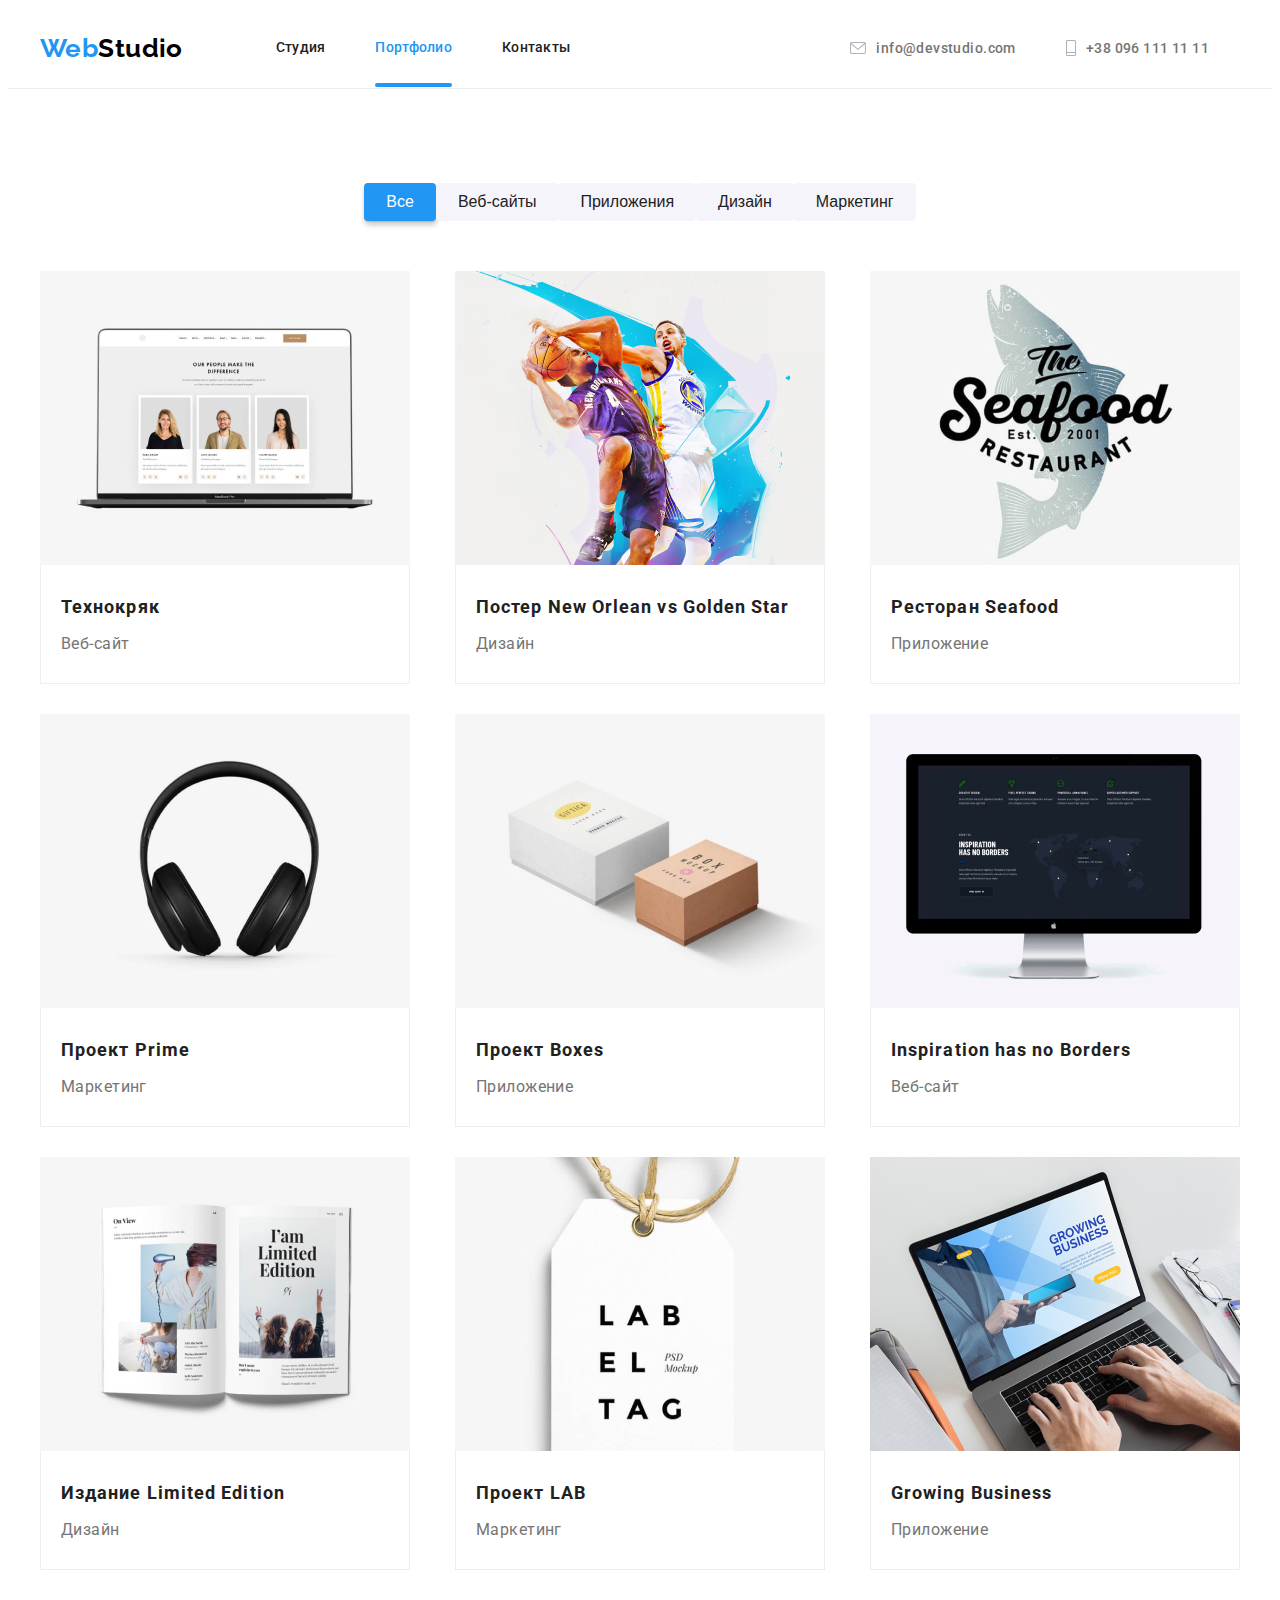
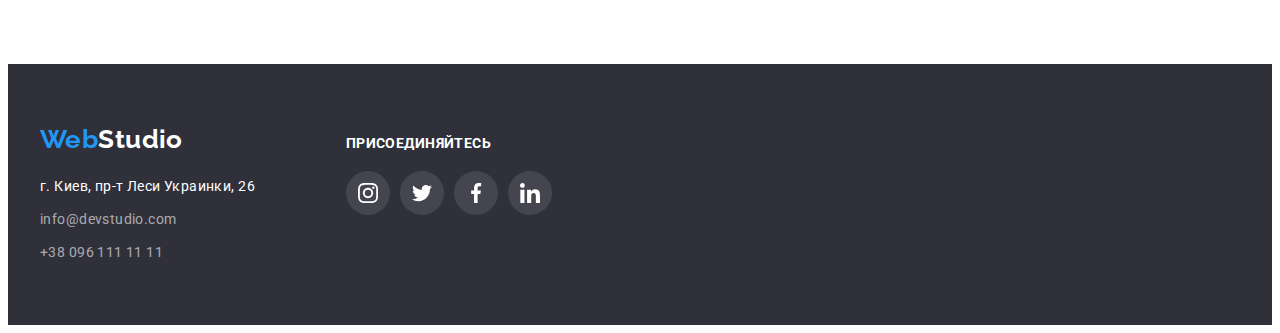
==== portfolio.html @ 956c6b11 "Initial commit" ====
<!DOCTYPE html>
<html lang="ru">

<head>
    <meta charset="UTF-8">
    <meta http-equiv="X-UA-Compatible" content="IE=edge">
    <meta name="viewport" content="width=device-width, initial-scale=1.0">
    <title>portfolio</title>
    <link rel="stylesheet" href="https://cdnjs.cloudflare.com/ajax/libs/modern-normalize/1.1.0/modern-normalize.min.css"
        integrity="sha512-wpPYUAdjBVSE4KJnH1VR1HeZfpl1ub8YT/NKx4PuQ5NmX2tKuGu6U/JRp5y+Y8XG2tV+wKQpNHVUX03MfMFn9Q=="
        crossorigin="anonymous" referrerpolicy="no-referrer" />
    <link rel="stylesheet"
        href="https://fonts.googleapis.com/css2?family=Raleway:wght@700&family=Roboto:wght@400;500;700;900&display=swap">
    <link rel="stylesheet" href="./css/style.css">
</head>

<body>
    <!-- шапка сайта -->
    <header class="header">
        <div class="container header-content">
            <nav class="header-content">
                <a class="logo link" href="./index.html">
                    <span class="logo-web">Web</span>Studio</a>
                <ul class="list nav-pannel">
                    <li class="nav-item"><a class="nav-link link" href="./index.html">Студия</a></li>
                    <li class="nav-item"><a class="nav-link current link" href="./portfolio.html">Портфолио</a></li>
                    <li class="nav-item"><a class="nav-link link" href="./index.html">Контакты</a></li>
                </ul>
            </nav>
            <ul class="list contacts-list">
                <li class="contacts-list-item">
                    <a href="mailto:info@devstudio.com" class="link contacts-link">
                        <svg class="icon icon-contacts" width="16" height="12">
                            <use href="./images/svg/icons.svg#icon-envelope"></use>
                        </svg>info@devstudio.com</a>
                </li>
                <li class="contacts-list-item">
                    <a href="tel:+380961111111" class="link contacts-link"> <svg class="icon icon-contacts" width="10"
                            height="16">
                            <use href="./images/svg/icons.svg#icon-telephone"></use>
                        </svg>+38 096 111 11 11</a>
                </li>
            </ul>
        </div>
    </header>

    <!-- projects -->
    <main>
        <section class="section">
            <div class="container">
                <h1 class="hide">Наши проекты</h1>
                <!-- Buttons -->
                <ul class="list buttons-list">
                    <li class="buttons-item"><button class="project-button active" type="button">Все</button>
                    </li>
                    <li class="buttons-item"><button class="project-button" type="button">Веб-сайты</button>
                    </li>
                    <li class="buttons-item"><button class="project-button" type="button">Приложения</button>
                    </li>
                    <li class="buttons-item"><button class="project-button" type="button">Дизайн</button>
                    </li>
                    <li class="buttons-item"><button class="project-button" type="button">Маркетинг</button>
                    </li>
                </ul>

                <!-- work -->

                <ul class="list project-list">
                    <li class="project-plate">
                        <a class="link project-list-item" href="">

                            <div class="project-list-img"><img src="./images2/1.jpg" alt="фото веб-сайта">
                                <p class="project-list-overlay">
                                    Ресурс предлагает комплексные предложения с разным уровнем функционала и
                                    сервисов. Все это позволит посетителю получить исчерпывающие сведения о компании
                                    или частном лице.
                                </p>
                            </div>
                            <div class="plate-container">
                                <h2 class="project-title">Технокряк</h2>
                                <p class="project-text">Веб-сайт</p>
                            </div>
                        </a>
                    </li>
                    <li class="project-plate">
                        <a class="link project-list-item" href="">
                            <div class="project-list-img"><img src="./images2/2.jpg" alt="фото постера">
                                <p class="project-list-overlay">
                                    Ресурс предлагает комплексные предложения с разным уровнем функционала и
                                    сервисов. Все это позволит посетителю получить исчерпывающие сведения о компании
                                    или частном лице.
                                </p>
                            </div>
                            <div class="plate-container">
                                <h2 class="project-title">Постер New Orlean vs Golden Star</h2>
                                <p class="project-text">Дизайн</p>
                            </div>
                        </a>
                    </li>
                    <li class="project-plate">
                        <a class="link project-list-item" href="">
                            <div class="project-list-img"><img src="./images2/3.jpg" alt="фото логотипа ресторана">
                                <p class="project-list-overlay">
                                    Ресурс предлагает комплексные предложения с разным уровнем функционала и
                                    сервисов. Все это позволит посетителю получить исчерпывающие сведения о компании
                                    или частном лице.
                                </p>
                            </div>
                            <div class="plate-container">
                                <h2 class="project-title">Ресторан Seafood</h2>
                                <p class="project-text">Приложение</p>
                            </div>
                        </a>
                    </li>
                    <li class="project-plate">
                        <a class="link project-list-item" href="">
                            <div class="project-list-img"><img src="./images2/4.jpg" alt="фото наушники">
                                <p class="project-list-overlay">
                                    Ресурс предлагает комплексные предложения с разным уровнем функционала и
                                    сервисов. Все это позволит посетителю получить исчерпывающие сведения о компании
                                    или частном лице.
                                </p>
                            </div>
                            <div class="plate-container">
                                <h2 class="project-title">Проект Prime</h2>
                                <p class="project-text">Маркетинг</p>
                            </div>
                        </a>
                    </li>
                    <li class="project-plate">
                        <a class="link project-list-item" href="">
                            <div class="project-list-img"><img src="./images2/5.jpg" alt="фото коробок">
                                <p class="project-list-overlay">
                                    Ресурс предлагает комплексные предложения с разным уровнем функционала и
                                    сервисов. Все это позволит посетителю получить исчерпывающие сведения о компании
                                    или частном лице.
                                </p>
                            </div>
                            <div class="plate-container">
                                <h2 class="project-title">Проект Boxes</h2>
                                <p class="project-text">Приложение</p>
                            </div>
                        </a>
                    </li>
                    <li class="project-plate">
                        <a class="link project-list-item" href="">
                            <div class="project-list-img"><img src="./images2/6.jpg" alt="фото веб-сайта">
                                <p class="project-list-overlay">
                                    Ресурс предлагает комплексные предложения с разным уровнем функционала и
                                    сервисов. Все это позволит посетителю получить исчерпывающие сведения о компании
                                    или частном лице.
                                </p>
                            </div>
                            <div class="plate-container">
                                <h2 class="project-title">Inspiration has no Borders</h2>
                                <p class="project-text">Веб-сайт</p>
                            </div>
                        </a>
                    </li>
                    <li class="project-plate">
                        <a class="link project-list-item" href="">
                            <div class="project-list-img"><img src="./images2/7.jpg" alt="фото дизайна журнала">
                                <p class="project-list-overlay">
                                    Ресурс предлагает комплексные предложения с разным уровнем функционала и
                                    сервисов. Все это позволит посетителю получить исчерпывающие сведения о компании
                                    или частном лице.
                                </p>
                            </div>
                            <div class="plate-container">
                                <h2 class="project-title">Издание Limited Edition</h2>
                                <p class="project-text">Дизайн</p>
                            </div>
                        </a>
                    </li>
                    <li class="project-plate">
                        <a class="link project-list-item" href="">
                            <div class="project-list-img"><img src="./images2/8.jpg" alt="фото лейбла">
                                <p class="project-list-overlay">
                                    Ресурс предлагает комплексные предложения с разным уровнем функционала и
                                    сервисов. Все это позволит посетителю получить исчерпывающие сведения о компании
                                    или частном лице.
                                </p>
                            </div>
                            <div class="plate-container">
                                <h2 class="project-title">Проект LAB</h2>
                                <p class="project-text">Маркетинг</p>
                            </div>
                        </a>
                    </li>
                    <li class="project-plate">
                        <a class="link project-list-item" href="">
                            <div class="project-list-img"><img src="./images2/9.jpg" alt="фото приложения">
                                <p class="project-list-overlay">
                                    Ресурс предлагает комплексные предложения с разным уровнем функционала и
                                    сервисов. Все это позволит посетителю получить исчерпывающие сведения о компании
                                    или частном лице.
                                </p>
                            </div>
                            <div class="plate-container">
                                <h2 class="project-title">Growing Business</h2>
                                <p class="project-text">Приложение</p>
                            </div>
                        </a>
                    </li>
                </ul>
            </div>
        </section>
    </main>
    <!-- footer -->
    <footer class="footer">
        <div class="container footer-container">
            <div class="footer-detail">
                <a class="logo link" href="./index.html">
                    <span class="logo-web">Web</span><span class="logo-studio">Studio</span></a>
                <adress>
                    <ul class="list">
                        <li class="address-item"><a class="footer-physical link"
                                href="https://goo.gl/maps/D3uRbkzvZpGUqhTm6" target="_blank"
                                rel="noopener noreferrer">г.
                                Киев,
                                пр-т Леси Украинки, 26</a></li>
                        <li class="address-item"><a class="footer-contact link"
                                href="mailto:info@devstudio.com">info@devstudio.com</a></li>
                        <li class="address-item"><a class="footer-contact link" href="tel:+380961111111">+38 096 111 11
                                11</a></li>
                    </ul>
                </adress>
            </div>

            <!-- footer social -->

            <div class="footer-join">
                <h2 class="footer-join-title">присоединяйтесь</h2>
                <ul class="join-list list">
                    <li class="join-item">
                        <a href="#" class="join-link link" aria-label="instagram">
                            <svg class="icon icon-join" width="20" height="20">
                                <use href="./images/svg/icons.svg#icon-instagram"></use>
                            </svg>
                        </a>
                    </li>
                    <li class="join-item">
                        <a href="#" class="join-link link" aria-label="twitter">
                            <svg class="icon icon-join" width="20" height="20">
                                <use href="./images/svg/icons.svg#icon-twitter"></use>
                            </svg>
                        </a>
                    </li>
                    <li class="join-item">
                        <a href="#" class="join-link link" aria-label="facebook">
                            <svg class="icon icon-join" width="20" height="20">
                                <use href="./images/svg/icons.svg#icon-facebook"></use>
                            </svg>
                        </a>
                    </li>
                    <li class="join-item">
                        <a href="#" class="join-link link" aria-label="linkedin">
                            <svg class="icon icon-join" width="20" height="20">
                                <use href="./images/svg/icons.svg#icon-linkedin"></use>
                            </svg>
                        </a>
                    </li>
                </ul>
            </div>
        </div>
    </footer>
</body>

</html>
---- css/style.css ----
/* main color #FFFFFF;
accent color #2196F3;
theme color  #F5F4FA;
second theme color  #2F303A;
text color  #212121
second text color #757575;
color button #188CE8
*/
:root {
    --text-color: #212121;
    --second-text-color: #757575;
    --accent-color: #2196F3;
    --main-color: #FFFFFF;
    --theme-color: #F5F4FA;
    --second-theme-color: #2F303A;
    --color-button: #188CE8;
}

html {
    box-sizing: border-box;
}

body {
    font-family: 'Roboto', sans-serif;
    color: var(--text-color);
    background-color: var(--main-color);
    font-size: 14px;
    letter-spacing: 0.03em;
    font-weight: 400;
}

h1,
h2,
h3,
h4,
h5,
h6,
p,
ul {
    margin: 0;
    padding: 0;
}

.list {
    list-style: none;
}

.link {
    text-decoration: none;
    color: var(--text-color);
    padding: 0;
    margin: 0;
}

.section {
    padding-top: 94px;
    padding-bottom: 94px;

}

.section-title {
    font-weight: 700;
    font-size: 36px;
    line-height: 1.17;
    text-align: center;
    margin-bottom: 50px;
}

.container {
    width: 1200px;
    margin: 0 auto;
    padding-bottom: 0 15px;
}

.header {
    border-bottom: 1px solid #ECECEC
}

.header-content {
    display: flex;
    align-items: center;

}

.contacts-list {
    margin-left: 280px;
    text-align: center;
    display: flex;
    justify-content: center;
}


.contacts-list-item .contacts-link {
    padding: 32px 0;
}

.contacts-link:hover .icon-contacts,
.contacts-link:focus .icon-contacts {
    color: var(--accent-color);
    fill: var(--accent-color)


}

.contacts-link:hover,
.contacts-link:focus {
    color: var(--accent-color);
    fill: var(--accent-color)

}


.contacts-link {
    display: flex;
    align-items: center;
    font-weight: 500;
    color: #757575;
    transition: color 250ms cubic-bezier(0.4, 0, 0.2, 1);

}


.hide {
    position: absolute;
    white-space: nowrap;
    width: 1px;
    height: 1px;
    overflow: hidden;
    border: 0;
    padding: 0;
    clip: rect(0 0 0 0);
    clip-path: inset(50%);
    margin: -1px;
}

/* Navigation */

.nav-pannel {
    display: flex;
}

.nav-item:last-child {
    margin-right: 0px;
}

.nav-item {
    margin-right: 50px;
}

.contacts-list-item:not(:last-child) {
    margin-right: 50px;
}


.icon-contacts {
    margin-right: 10px;
    color: #AFB1B8;
    transition: color 250ms cubic-bezier(0.4, 0, 0.2, 1);
}

.contact {
    color: var(--second-text-color);
}

.icon {
    fill: currentColor;
}

.logo {
    display: block;
    padding: 24px 0;
    margin-right: 93px;

    font-family: 'Raleway', sans-serif;
    font-weight: 700;
    font-size: 26px;
    line-height: 1.19;
    color: #000000;
}

.logo-web {
    color: var(--accent-color);
}

.logo-studio {
    color: var(--main-color);
}

.nav-link {
    padding: 32px 0;
    display: block;
    font-weight: 500;
    line-height: 1.14;
    letter-spacing: 0.02em;
    color: var(--text-color);
    transition: color 250ms cubic-bezier(0.4, 0, 0.2, 1);
}


.nav-link:hover,
.nav-link:focus,
.current {
    color: var(--accent-color);

}

.current {
    position: relative;
    line-height: 1;


}

.current:after {
    display: block;
    position: absolute;
    left: 0;
    /*изменить на right:0;, чтобы изменить направление подчёркивания */
    width: 5;
    /*задаём длинну линии до наведения курсора*/
    height: 4px;
    /*задаём ширину линии*/
    background-color: var(--accent-color);
    /*задаём цвет линии*/
    content: "";
    transition: width 0.3s ease-out;
    /*задаём время анимации*/
    bottom: -1px;
    border-radius: 2px;
    width: 100%;
}



/* hero */

.hero {
    background-image: linear-gradient(rgba(47, 48, 58, 0.4), rgba(47, 48, 58, 0.4)),
        url("../images/svg/hero/hero.jpg");
    background-repeat: no-repeat;
    background-position: center;
    margin: 0 auto;
    max-width: 1600px;
    padding-top: 200px;
    padding-bottom: 200px;
}

.hero-title {
    max-width: 700px;
    margin-left: auto;
    margin-right: auto;
    font-weight: 900;
    font-size: 44px;
    line-height: 1.36;
    text-align: center;
    letter-spacing: 0.06em;
    text-transform: uppercase;
    color: var(--main-color);

}


/* Buttons */

.general-button {
    margin-top: 30px;
    margin-left: auto;
    margin-right: auto;
    padding: 10px 32px;
    border: none;
    border-radius: 4px;
    background-color: var(--accent-color);
    font-weight: 700;
    font-size: 16px;
    line-height: 1.88;
    display: flex;
    align-items: center;
    text-align: center;
    letter-spacing: 0.06em;
    cursor: pointer;
    color: var(--main-color);
    transition: background-color 250ms cubic-bezier(0.4, 0, 0.2, 1),
        box-shadow 250ms cubic-bezier(0.4, 0, 0.2, 1);

}


.general-button:focus,
.general-button:hover {
    background-color: var(--color-button);
    box-shadow: 0 4px 4px rgba(0, 0, 0, 0.15);


}

.buttons-list {
    display: flex;
    margin-bottom: 50px;
    justify-content: center;
}

.project-button:focus,
.project-button:hover,
.project-button.active {
    background-color: var(--accent-color);
    color: var(--main-color);
    box-shadow: 0px 1px 1px rgba(0, 0, 0, 0.12), 0px 4px 4px rgba(0, 0, 0, 0.06),
        1px 4px 6px rgba(0, 0, 0, 0.16);

}

.project-button {
    background-color: var(--theme-color);
    color: var(--text-color);
    font-weight: 500;
    font-size: 16px;
    line-height: 1.62;
    text-align: center;
    cursor: pointer;
    border: none;
    border-radius: 4px;
    padding: 6px 22px;
    transition: color 250ms cubic-bezier(0.4, 0, 0.2, 1),
    background-color 250ms cubic-bezier(0.4, 0, 0.2, 1),
    box-shadow 250ms cubic-bezier(0.4, 0, 0.2, 1);
}
продовження
.buttons-item+.buttons-item {
    margin-left: 8px;
}

.project-list {
    display: flex;
    flex-wrap: wrap;
    justify-content: space-between;
}

/* card */

img {
    display: block;
}

.project-plate {
    width: 370px;
    margin-bottom: 30px;
}

.project-plate:nth-last-child(-n+3) {
    margin: 0;
}

.plate-container {
    padding: 24px 20px;
    border-left: 1px solid #EEEEEE;
    border-bottom: 1px solid #EEEEEE;
    border-right: 1px solid #EEEEEE;
}

/* work */
.project-title {
    font-weight: 700;
    font-size: 18px;
    line-height: 2;
    letter-spacing: 0.06em;
    color: var(--text-color);
    margin-bottom: 4px;
    text-align: left;
}

.project-text {
    font-weight: 400;
    font-size: 16px;
    line-height: 1.88;
    color: var(--second-text-color);
}

.project-list-item {
    display: block;
}

.project-list-item {
    transition: box-shadow 250ms cubic-bezier(0.4, 0, 0.2, 1);
}

.project-list-overlay {
    position: absolute;
    top: 0;
    left: 0;
    transform: translatey(100%);
    width: 100%;
    height: 100%;
    font-size: 18px;
    line-height: 1.556;
    padding: 63px 24px;
    background-color: rgba(33, 150, 243, 0.9);
    transition: transform 250ms cubic-bezier(0.4, 0, 0.2, 1);
    color: var(--main-color);
}

.project-list-item:hover .project-list-overlay {
    transform: translateY(0);
}

.project-list-img {
    position: relative;
    overflow: hidden;
}

.project-list-item:hover,
.project-list-item:focus {
    box-shadow: 0 1px 1px rgba(0, 0, 0, 0.12), 0 4px 4px rgba(0, 0, 0, 0.06),
        1px 4px 6px rgba(0, 0, 0, 0.16);
}



/* features */

.features-list {
    display: flex;
}

.features-item {
    margin-right: 30px;
}

.features-item:last-child {
    margin-right: 0;
}

.features-item {
    width: 270px;
}

.features-title {
    margin-bottom: 10px;
    font-size: 14px;
    line-height: 1.142;
    text-transform: uppercase;
    color: var(--text-color)
}

.features-contur {
    line-height: 1.714;
    color: #757575;
}

.features .icon-list {
    display: flex;
    align-items: center;
    justify-content: center;
    margin-bottom: 30px;
    border-radius: 4px;
    height: 120px;
    background-color: #f5f4fa;
}

/* works */

.work-section {
    padding-bottom: 94px;
}

.works {
    display: flex;
}

.works-title {
    margin-bottom: 50px;
}

.works-item+.works-item {
    margin-left: 30px;
}

.works-list-item {
    display: block;
}

.works-list-item:hover,
.works-list-item:focus {
    box-shadow: 0px 1px 1px rgba(0, 0, 0, 0.12), 0px 4px 4px rgba(0, 0, 0, 0.06),
        1px 4px 6px rgba(0, 0, 0, 0.16);

}

.services-list-text {
    position: absolute;
    display: flex;
    align-items: center;
    justify-content: center;
    bottom: 0;
    width: 100%;
    min-height: 70px;
    padding: 15px;
    font-weight: 700;
    font-size: 14px;
    line-height: 1.142;
    color: var(--main-color);
    background-color: rgba(47, 48, 58, 0.8);
    text-align: center;
    text-transform: uppercase;
}

.works-item {
    position: relative;
    margin-right: 30px;
}

/* team */
.team {
    background-color: var(--theme-color);


}

.team-list {
    display: flex;
}

.team-title {
    margin-bottom: 50px;
}

.team-plate {
    width: 270px;
    border-radius: 4px;

    background-color: var(--main-color);
    font-size: 16px;
    line-height: 1.19;
    box-shadow: 0px 1px 3px rgba(0, 0, 0, 0.12), 0px 1px 1px rgba(0, 0, 0, 0.14),
        0px 2px 1px rgba(0, 0, 0, 0.2);
    border-radius: 0px 0px 4px 4px;
}

.team-plate+.team-plate {
    margin-left: 30px;
}

.team-name {
    font-weight: 500;
    font-size: 16px;
    text-align: center;
    margin-bottom: 10px;
}

.team-position {
    font-weight: 400;
    color: var(--second-text-color);
    text-align: center;
}

.plate {
    padding-top: 30px;
    padding-bottom: 30px;
}

/* Social */

.socials {
    margin-top: 16px;
    display: flex;
    justify-content: center;
}

.social-item:not(:last-child) {
    margin-right: 10px;
}

.social-link {
    display: flex;
    justify-content: center;
    align-items: center;
    width: 44px;
    height: 44px;
    border-radius: 50%;
    color: #AFB1B8;
    transition: background-color 250ms cubic-bezier(0.4, 0, 0.2, 1),
        color 250ms cubic-bezier(0.4, 0, 0.2, 1);

}

.social-link:hover,
.social-link:focus {
    background-color: var(--accent-color);
    color: var(--main-color);


}

.social-icon {
    fill: currentColor;
}


/* customers section */

.customer-link {
    display: flex;
    align-items: center;
    justify-content: center;
    border: 1px solid #afb1b8;
    border-radius: 4px;
    width: 170px;
    height: 92px;
    color: #afb1b8;
    transition: color 250ms cubic-bezier(0.4, 0, 0.2, 1), border 250ms cubic-bezier(0.4, 0, 0.2, 1);
}

.customer-link:hover,
.customer-link:focus {
    border: 1px solid var(--accent-color);
    color: var(--accent-color);

}

.customer .icon-list {
    display: flex;
    justify-content: space-between;
}

.customer .icon {
    fill: currentColor;
}

/* footer */

.footer-container {
    display: flex;
    align-items: baseline;
}

.footer {
    background-color: var(--second-theme-color);
    padding-top: 60px;
    padding-bottom: 60px;
}

.footer .logo {
    padding: 0;
    margin-bottom: 20px;
}

.footer-contact {
    font-weight: 400;
    line-height: 1.71;
    color: rgba(255, 255, 255, 0.6);
    font-style: normal;
    transition: color 250ms cubic-bezier(0.4, 0, 0.2, 1);
}

.footer-contact:hover,
.footer-contact:focus {
    color: var(--accent-color);

}

.footer-physical {
    color: var(--main-color);
    font-weight: 400;
    line-height: 1.71;
    font-style: normal;
}

.address-item+.address-item {
    margin-top: 9px;
}

/* footer social */

.footer-join-title {
    font-size: 14px;
    text-transform: uppercase;
    color: #fff;
    margin-bottom: 20px;
}

.join-list {
    display: flex;
    width: 206px;
}



.join-link {
    display: flex;
    justify-content: center;
    align-items: center;
    width: 44px;
    height: 44px;
    border-radius: 50%;
    transition: color 250ms cubic-bezier(0.4, 0, 0.2, 1);
}

.footer .join-link {
    color: #fff;
    background-color: rgba(255, 255, 255, 0.1);
}

.join-item:not(:last-child) {
    margin-right: 10px;
}

.join-link:hover,
.join-link:focus {
    background-color: var(--accent-color);

}

.footer-detail {
    margin-right: 70px;
}

.backdrop {
    position: fixed;
    top: 0;
    left: 0;
    width: 100%;
    height: 100%;
    background-color: rgba(0, 0, 0, 0.2);
    opacity: 1;
    z-index: 100;
    transition: opacity 250ms cubic-bezier(0.4, 0, 0.2, 1),
        visibility 250ms cubic-bezier(0.4, 0, 0.2, 1);
}

.backdrop.is-hidden {
    visibility: hidden;
    opacity: 0;
    pointer-events: none;
}

.modal {
    position: absolute;
    top: 50%;
    left: 50%;
    transform: translate(-50%, -50%);
    min-width: 528px;
    min-height: 581px;
    border-radius: 4px;
    padding: 15px;
    background-color: var(--main-color);
    box-shadow: 0 1px 3px rgba(0, 0, 0, 0.12), 0 1px 1px rgba(0, 0, 0, 0.14),
        0 2px 1px rgba(0, 0, 0, 0.2);
}

.button-modal {
    position: absolute;
    top: 8px;
    right: 8px;
    display: flex;
    align-items: center;
    justify-content: center;
    width: 30px;
    height: 30px;
    border: 1px solid rgba(0, 0, 0, 0.1);
    border-radius: 50%;
    color: #000;
    background-color: transparent;
    cursor: pointer;
    transition: background-color 250ms, color 250ms cubic-bezier(0.4, 0, 0.2, 1),
        border 250ms cubic-bezier(0.4, 0, 0.2, 1);
}

.button-modal:hover,
.button-modal:focus {
    border: 1px solid transparent;
    color: #fff;
    background-color: var(--accent-color);

}

.icon-close {
    fill: currentColor;
}
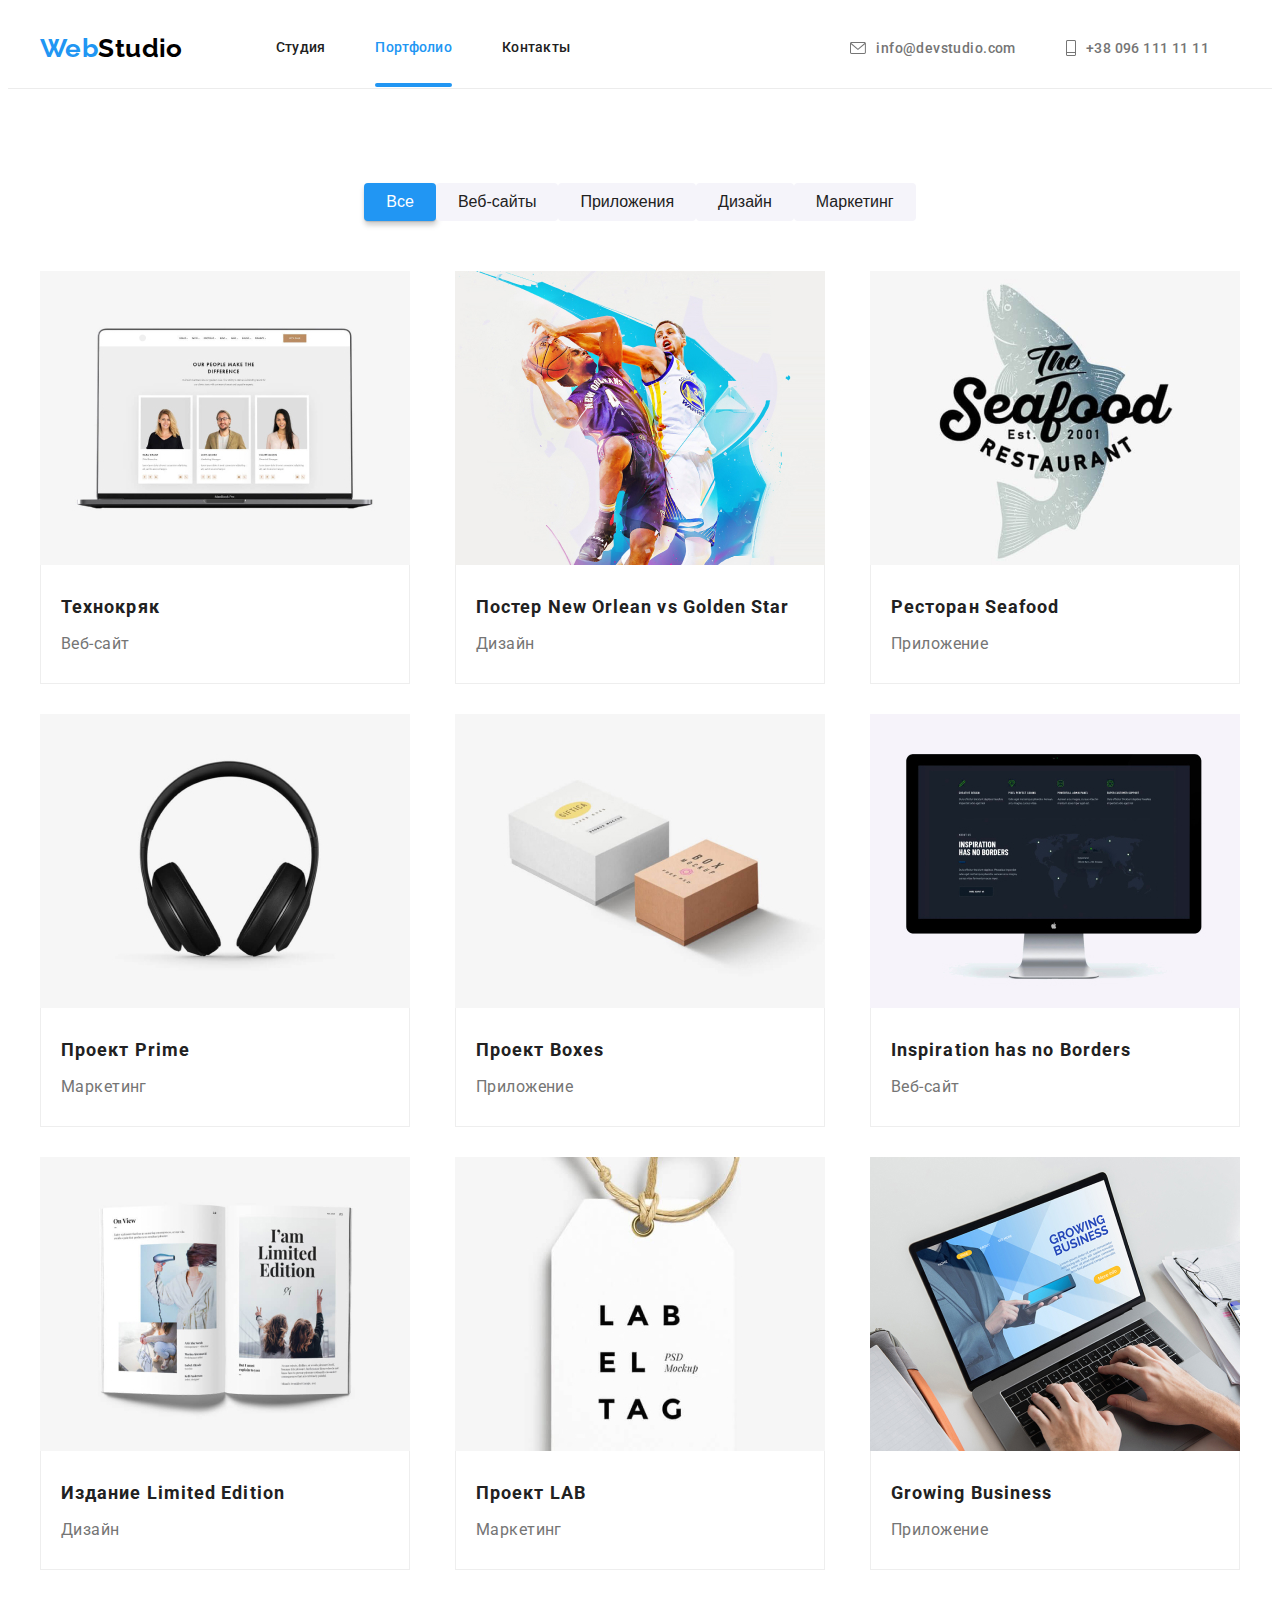
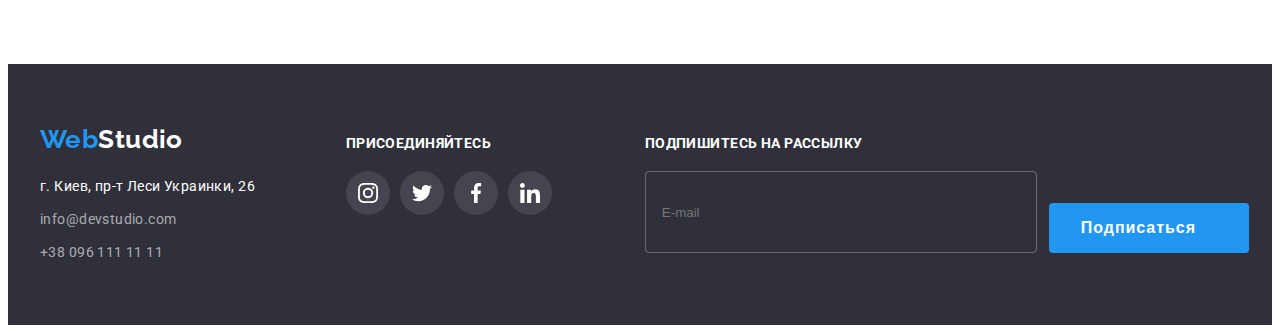
==== commit 695fe658: "maked button and fix modal" ====
--- a/portfolio.html
+++ b/portfolio.html
@@ -262,6 +262,19 @@
                     </li>
                 </ul>
             </div>
+            <form class="footer-form">
+                <label class="footer-form-label">
+                    <b>Подпишитесь на рассылку</b>
+                    <input class="footer-form-input" type="email" name="email" placeholder="E-mail">
+                </label>
+
+                <span class="footer-form-span">
+                    <button class="general-button btn-footer-form" type="submit">Подписаться</button>
+                    <svg class="footer-form-icon" width="24" height="24">
+                        <use href="./images/icons/symbol-defs.svg#icon-fsend"></use>
+                    </svg>
+                </span>
+            </form>
         </div>
     </footer>
 </body>
--- a/css/style.css
+++ b/css/style.css
@@ -94,19 +94,10 @@
     padding: 32px 0;
 }
 
-.contacts-link:hover .icon-contacts,
-.contacts-link:focus .icon-contacts {
-    color: var(--accent-color);
-    fill: var(--accent-color)
-
-
-}
 
 .contacts-link:hover,
 .contacts-link:focus {
     color: var(--accent-color);
-    fill: var(--accent-color)
-
 }
 
 
@@ -154,8 +145,6 @@
 
 .icon-contacts {
     margin-right: 10px;
-    color: #AFB1B8;
-    transition: color 250ms cubic-bezier(0.4, 0, 0.2, 1);
 }
 
 .contact {
@@ -263,6 +252,8 @@
 /* Buttons */
 
 .general-button {
+    min-width: 200px;
+    min-height: 50px;
     margin-top: 30px;
     margin-left: auto;
     margin-right: auto;
@@ -273,7 +264,7 @@
     font-weight: 700;
     font-size: 16px;
     line-height: 1.88;
-    display: flex;
+    display: block;
     align-items: center;
     text-align: center;
     letter-spacing: 0.06em;
@@ -321,11 +312,11 @@
     border-radius: 4px;
     padding: 6px 22px;
     transition: color 250ms cubic-bezier(0.4, 0, 0.2, 1),
-    background-color 250ms cubic-bezier(0.4, 0, 0.2, 1),
-    box-shadow 250ms cubic-bezier(0.4, 0, 0.2, 1);
-}
-продовження
-.buttons-item+.buttons-item {
+        background-color 250ms cubic-bezier(0.4, 0, 0.2, 1),
+        box-shadow 250ms cubic-bezier(0.4, 0, 0.2, 1);
+}
+
+продовження .buttons-item+.buttons-item {
     margin-left: 8px;
 }
 
@@ -732,6 +723,68 @@
     pointer-events: none;
 }
 
+/* footer-form */
+
+.footer-form {
+    display: flex;
+    align-items: end;
+    color: #fff;
+}
+
+.footer-form-label {
+    display: flex;
+    flex-direction: column;
+    margin-right: 12px;
+}
+
+.footer-form-label b {
+    margin-left: 93px;
+    margin-bottom: 20px;
+    text-transform: uppercase;
+}
+
+.footer-form-input {
+    margin-left: 93px;
+    width: 358px;
+    height: 50px;
+    background-color: transparent;
+    border: 1px solid rgba(255, 255, 255, 0.3);
+    border-radius: 4px;
+    padding: 15px 16px;
+    color: #fff;
+    cursor: pointer;
+    transition: border-color 250ms cubic-bezier(0.4, 0, 0.2, 1);
+}
+
+.footer-form-input:hover,
+.footer-form-input:focus {
+    border-color: var(--accent-color);
+    outline: none;
+}
+
+
+.footer-form-span {
+    position: relative;
+    display: block;
+    width: 200px;
+    height: 50px;
+}
+
+.footer-form-icon {
+    position: absolute;
+    top: 12px;
+    right: 28px;
+    fill: currentColor;
+    margin-left: 10px;
+}
+
+.btn-footer-form {
+    margin: 0;
+    transition: box-shadow 250ms cubic-bezier(0.4, 0, 0.2, 1);
+    display: inline-flex;
+    align-items: center;
+}
+
 .modal {
     position: absolute;
     top: 50%;
@@ -740,8 +793,8 @@
     min-width: 528px;
     min-height: 581px;
     border-radius: 4px;
-    padding: 15px;
-    background-color: var(--main-color);
+    padding: 40px;
+    background-color: #fff;
     box-shadow: 0 1px 3px rgba(0, 0, 0, 0.12), 0 1px 1px rgba(0, 0, 0, 0.14),
         0 2px 1px rgba(0, 0, 0, 0.2);
 }
@@ -757,21 +810,143 @@
     height: 30px;
     border: 1px solid rgba(0, 0, 0, 0.1);
     border-radius: 50%;
-    color: #000;
+    color: #212121;
     background-color: transparent;
     cursor: pointer;
-    transition: background-color 250ms, color 250ms cubic-bezier(0.4, 0, 0.2, 1),
-        border 250ms cubic-bezier(0.4, 0, 0.2, 1);
+    transition: color 250ms cubic-bezier(0.4, 0, 0.2, 1);
 }
 
 .button-modal:hover,
 .button-modal:focus {
-    border: 1px solid transparent;
-    color: #fff;
-    background-color: var(--accent-color);
-
+    color: var(--accent-color);
 }
 
 .icon-close {
     fill: currentColor;
+}
+
+.modal-form-title {
+    margin-bottom: 16px;
+    font-size: 20px;
+    line-height: 1.15;
+    text-align: center;
+}
+
+.modal-field {
+    position: relative;
+    display: block;
+    margin-bottom: 10px;
+    font-size: 12px;
+    line-height: 1.166;
+    letter-spacing: 0.01em;
+    color: #757575;
+}
+
+.modal-checkbox {
+    display: flex;
+    align-items: center;
+    justify-content: center;
+    margin-top: 20px;
+    margin-bottom: 30px;
+}
+
+.modal-input {
+    display: block;
+    width: 100%;
+    margin-top: 4px;
+    border: 1px solid rgba(33, 33, 33, 0.2);
+    border-radius: 4px;
+    padding: 11px 42px;
+    font-size: 14px;
+    outline: transparent;
+    transition: border 250ms cubic-bezier(0.4, 0, 0.2, 1);
+}
+
+.modal-input:focus {
+    border: 1px solid var(--accent-color);
+}
+
+.icon-modal {
+    position: absolute;
+    bottom: 10px;
+    left: 12px;
+    transition: fill 250ms cubic-bezier(0.4, 0, 0.2, 1);
+}
+
+.modal-input:focus+.icon-modal {
+    fill: var(--accent-color);
+}
+
+.modal-textarea {
+    height: 120px;
+    padding: 12px 16px;
+    resize: none;
+}
+
+.modal-textarea::placeholder {
+    font-family: 'Roboto';
+    font-weight: 400;
+    font-size: 14px;
+    line-height: 1.142;
+    letter-spacing: 0.01em;
+    color: rgba(117, 117, 117, 0.5);
+}
+
+.modal-field-checkbox {
+    position: absolute;
+    width: 1px;
+    height: 1px;
+    margin: -1px;
+    border: 0;
+    padding: 0;
+    white-space: nowrap;
+    clip-path: inset(100%);
+    clip: rect(0 0 0 0);
+    outline: transparent;
+}
+
+.modal-field-checkbox:checked+.checkbox-box {
+    box-shadow: none;
+}
+
+.modal-field-checkbox:focus-visible+.checkbox-box {
+    outline: 2px solid #0052d3;
+}
+
+.modal-field-checkbox:checked+.checkbox-box .checkbox-icon {
+    opacity: 1;
+}
+
+.checkbox-box {
+    margin-right: 7px;
+    border-radius: 2px;
+    width: 16px;
+    height: 15px;
+    color: var(--accent-color);
+    box-shadow: inset 0 0 0 2px #212121;
+    transition: box-shadow 250ms cubic-bezier(0.4, 0, 0.2, 1);
+}
+
+.checkbox-icon {
+    opacity: 0;
+    transition: opacity 250ms cubic-bezier(0.4, 0, 0.2, 1);
+    background-color: var(--accent-color);
+    padding: 1px 1px 0px 2px;
+    border-radius: 4px;
+
+
+}
+
+.checkbox-text {
+    font-size: 14px;
+    line-height: 1.5;
+    letter-spacing: 0.03em;
+}
+
+.checkbox-text a {
+    color: var(--accent-color);
+}
+
+.button-checkbox {
+    margin: 0 auto;
 }